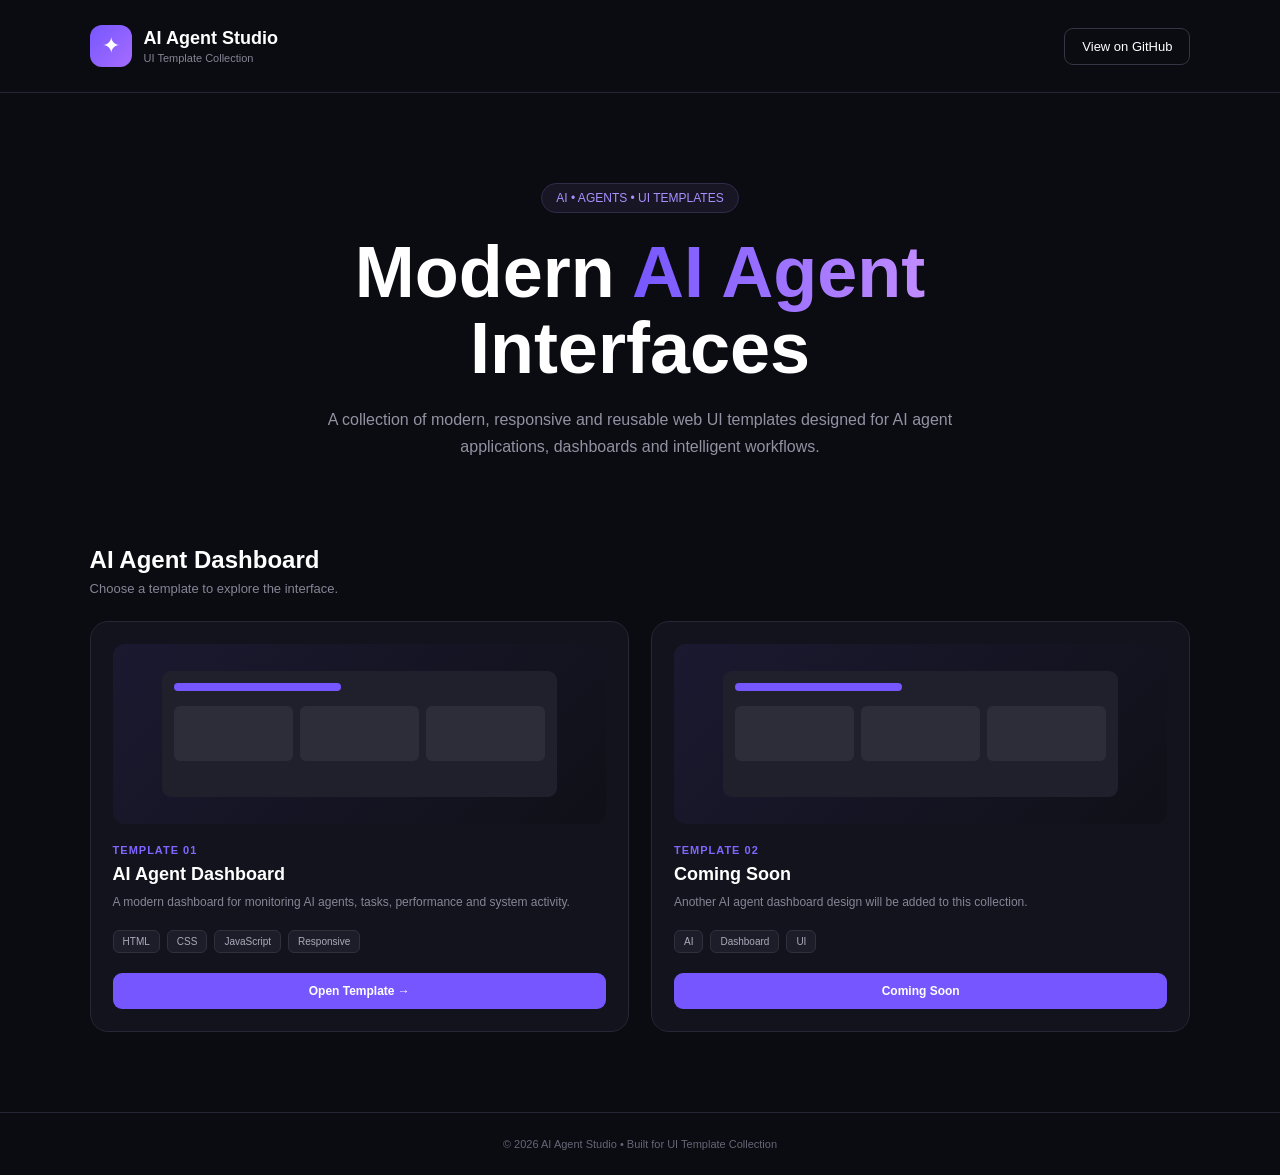
==== index.html @ b5a889dd "Create index.html" ====
<!DOCTYPE html>
<html lang="en">

<head>
    <meta charset="UTF-8">
    <meta name="viewport" content="width=device-width, initial-scale=1.0">

    <title>AI Agent Studio | UI Template Collection</title>

    <style>
        * {
            margin: 0;
            padding: 0;
            box-sizing: border-box;
        }

        body {
            font-family: Arial, Helvetica, sans-serif;
            background: #0b0b12;
            color: #ffffff;
            min-height: 100vh;
        }

        /* ================= HEADER ================= */

        header {
            padding: 25px 7%;
            border-bottom: 1px solid #242432;
            display: flex;
            justify-content: space-between;
            align-items: center;
        }

        .logo {
            display: flex;
            align-items: center;
            gap: 12px;
        }

        .logo-icon {
            width: 42px;
            height: 42px;
            background: linear-gradient(135deg, #7657ff, #a66cff);
            border-radius: 12px;
            display: flex;
            justify-content: center;
            align-items: center;
            font-size: 22px;
        }

        .logo h2 {
            font-size: 18px;
        }

        .logo p {
            color: #858595;
            font-size: 11px;
            margin-top: 3px;
        }

        .github-btn {
            text-decoration: none;
            color: white;
            border: 1px solid #353545;
            padding: 10px 17px;
            border-radius: 9px;
            font-size: 13px;
            transition: 0.3s;
        }

        .github-btn:hover {
            background: #ffffff;
            color: #11111a;
        }


        /* ================= HERO ================= */

        .hero {
            text-align: center;
            padding: 90px 20px 65px;
            max-width: 900px;
            margin: auto;
        }

        .tag {
            display: inline-block;
            padding: 7px 14px;
            border-radius: 20px;
            background: #181624;
            border: 1px solid #302b4b;
            color: #a991ff;
            font-size: 12px;
            margin-bottom: 22px;
        }

        .hero h1 {
            font-size: clamp(40px, 7vw, 72px);
            line-height: 1.05;
            margin-bottom: 20px;
        }

        .hero h1 span {
            background: linear-gradient(
                90deg,
                #7657ff,
                #c18cff
            );

            -webkit-background-clip: text;
            -webkit-text-fill-color: transparent;
        }

        .hero p {
            color: #9292a3;
            font-size: 16px;
            line-height: 1.7;
            max-width: 650px;
            margin: auto;
        }


        /* ================= SECTION ================= */

        .templates {
            padding: 20px 7% 80px;
        }

        .section-heading {
            margin-bottom: 25px;
        }

        .section-heading h2 {
            font-size: 24px;
        }

        .section-heading p {
            color: #858595;
            margin-top: 7px;
            font-size: 13px;
        }


        /* ================= TEMPLATE GRID ================= */

        .template-grid {
            display: grid;
            grid-template-columns: repeat(
                auto-fit,
                minmax(280px, 1fr)
            );

            gap: 22px;
        }


        /* ================= TEMPLATE CARD ================= */

        .template-card {
            background: #13131d;
            border: 1px solid #272735;
            border-radius: 18px;
            padding: 22px;
            transition: 0.3s;
        }

        .template-card:hover {
            transform: translateY(-6px);
            border-color: #7657ff;
            box-shadow:
                0 15px 40px rgba(118, 87, 255, 0.12);
        }

        .preview {
            height: 180px;
            border-radius: 12px;
            background:
                linear-gradient(
                    135deg,
                    #1b1930,
                    #101018
                );

            display: flex;
            align-items: center;
            justify-content: center;
            margin-bottom: 20px;
            overflow: hidden;
            position: relative;
        }

        .preview-window {
            width: 80%;
            height: 70%;
            background: #20202c;
            border-radius: 9px;
            padding: 12px;
        }

        .preview-top {
            width: 45%;
            height: 8px;
            background: #7657ff;
            border-radius: 5px;
            margin-bottom: 15px;
        }

        .preview-boxes {
            display: grid;
            grid-template-columns: repeat(3, 1fr);
            gap: 7px;
        }

        .preview-box {
            height: 55px;
            background: #2d2d3a;
            border-radius: 6px;
        }

        .template-number {
            color: #8065ff;
            font-size: 11px;
            font-weight: bold;
            letter-spacing: 1px;
            margin-bottom: 8px;
        }

        .template-card h3 {
            font-size: 18px;
            margin-bottom: 8px;
        }

        .template-card p {
            color: #858595;
            font-size: 12px;
            line-height: 1.6;
            margin-bottom: 18px;
        }

        .tags {
            display: flex;
            gap: 7px;
            flex-wrap: wrap;
            margin-bottom: 20px;
        }

        .tag-small {
            background: #1d1d29;
            border: 1px solid #30303d;
            color: #aaaabb;
            padding: 5px 9px;
            border-radius: 6px;
            font-size: 10px;
        }

        .open-btn {
            display: block;
            text-align: center;
            text-decoration: none;
            background: #7657ff;
            color: white;
            padding: 11px;
            border-radius: 9px;
            font-size: 12px;
            font-weight: bold;
            transition: 0.3s;
        }

        .open-btn:hover {
            background: #8b70ff;
        }


        /* ================= FOOTER ================= */

        footer {
            border-top: 1px solid #242432;
            padding: 25px 7%;
            text-align: center;
            color: #666676;
            font-size: 11px;
        }


        /* ================= RESPONSIVE ================= */

        @media (max-width: 600px) {

            header {
                padding: 20px;
            }

            .github-btn {
                display: none;
            }

            .hero {
                padding: 65px 20px 45px;
            }

            .templates {
                padding: 20px;
            }

            .hero h1 {
                font-size: 42px;
            }
        }
    </style>

</head>


<body>


    <!-- ================= HEADER ================= -->

    <header>

        <div class="logo">

            <div class="logo-icon">
                ✦
            </div>

            <div>
                <h2>AI Agent Studio</h2>
                <p>UI Template Collection</p>
            </div>

        </div>

        <a
            href="https://github.com/"
            target="_blank"
            class="github-btn"
        >
            View on GitHub
        </a>

    </header>


    <!-- ================= HERO ================= -->

    <section class="hero">

        <div class="tag">
            AI • AGENTS • UI TEMPLATES
        </div>

        <h1>
            Modern
            <span>AI Agent</span>
            Interfaces
        </h1>

        <p>
            A collection of modern, responsive and reusable
            web UI templates designed for AI agent applications,
            dashboards and intelligent workflows.
        </p>

    </section>


    <!-- ================= TEMPLATES ================= -->

    <section class="templates">

        <div class="section-heading">

            <h2>
                AI Agent Dashboard
            </h2>

            <p>
                Choose a template to explore the interface.
            </p>

        </div>


        <div class="template-grid">


            <!-- TEMPLATE 01 -->

            <div class="template-card">

                <div class="preview">

                    <div class="preview-window">

                        <div class="preview-top"></div>

                        <div class="preview-boxes">

                            <div class="preview-box"></div>
                            <div class="preview-box"></div>
                            <div class="preview-box"></div>

                        </div>

                    </div>

                </div>


                <div class="template-number">
                    TEMPLATE 01
                </div>

                <h3>
                    AI Agent Dashboard
                </h3>

                <p>
                    A modern dashboard for monitoring
                    AI agents, tasks, performance and
                    system activity.
                </p>


                <div class="tags">

                    <span class="tag-small">
                        HTML
                    </span>

                    <span class="tag-small">
                        CSS
                    </span>

                    <span class="tag-small">
                        JavaScript
                    </span>

                    <span class="tag-small">
                        Responsive
                    </span>

                </div>


                <a
                    href="./01-ai-agent-dashboard/template-01/index.html"
                    class="open-btn"
                >
                    Open Template →
                </a>

            </div>


            <!-- TEMPLATE 02 -->

            <div class="template-card">

                <div class="preview">

                    <div class="preview-window">

                        <div class="preview-top"></div>

                        <div class="preview-boxes">

                            <div class="preview-box"></div>
                            <div class="preview-box"></div>
                            <div class="preview-box"></div>

                        </div>

                    </div>

                </div>


                <div class="template-number">
                    TEMPLATE 02
                </div>

                <h3>
                    Coming Soon
                </h3>

                <p>
                    Another AI agent dashboard design
                    will be added to this collection.
                </p>


                <div class="tags">

                    <span class="tag-small">
                        AI
                    </span>

                    <span class="tag-small">
                        Dashboard
                    </span>

                    <span class="tag-small">
                        UI
                    </span>

                </div>


                <a
                    href="#"
                    class="open-btn"
                    onclick="comingSoon(event)"
                >
                    Coming Soon
                </a>

            </div>


        </div>

    </section>


    <!-- ================= FOOTER ================= -->

    <footer>

        <p>
            © 2026 AI Agent Studio • Built for UI Template Collection
        </p>

    </footer>


    <!-- ================= JAVASCRIPT ================= -->

    <script>

        function comingSoon(event) {

            event.preventDefault();

            alert(
                "Template 02 is coming soon!"
            );

        }

    </script>


</body>

</html>
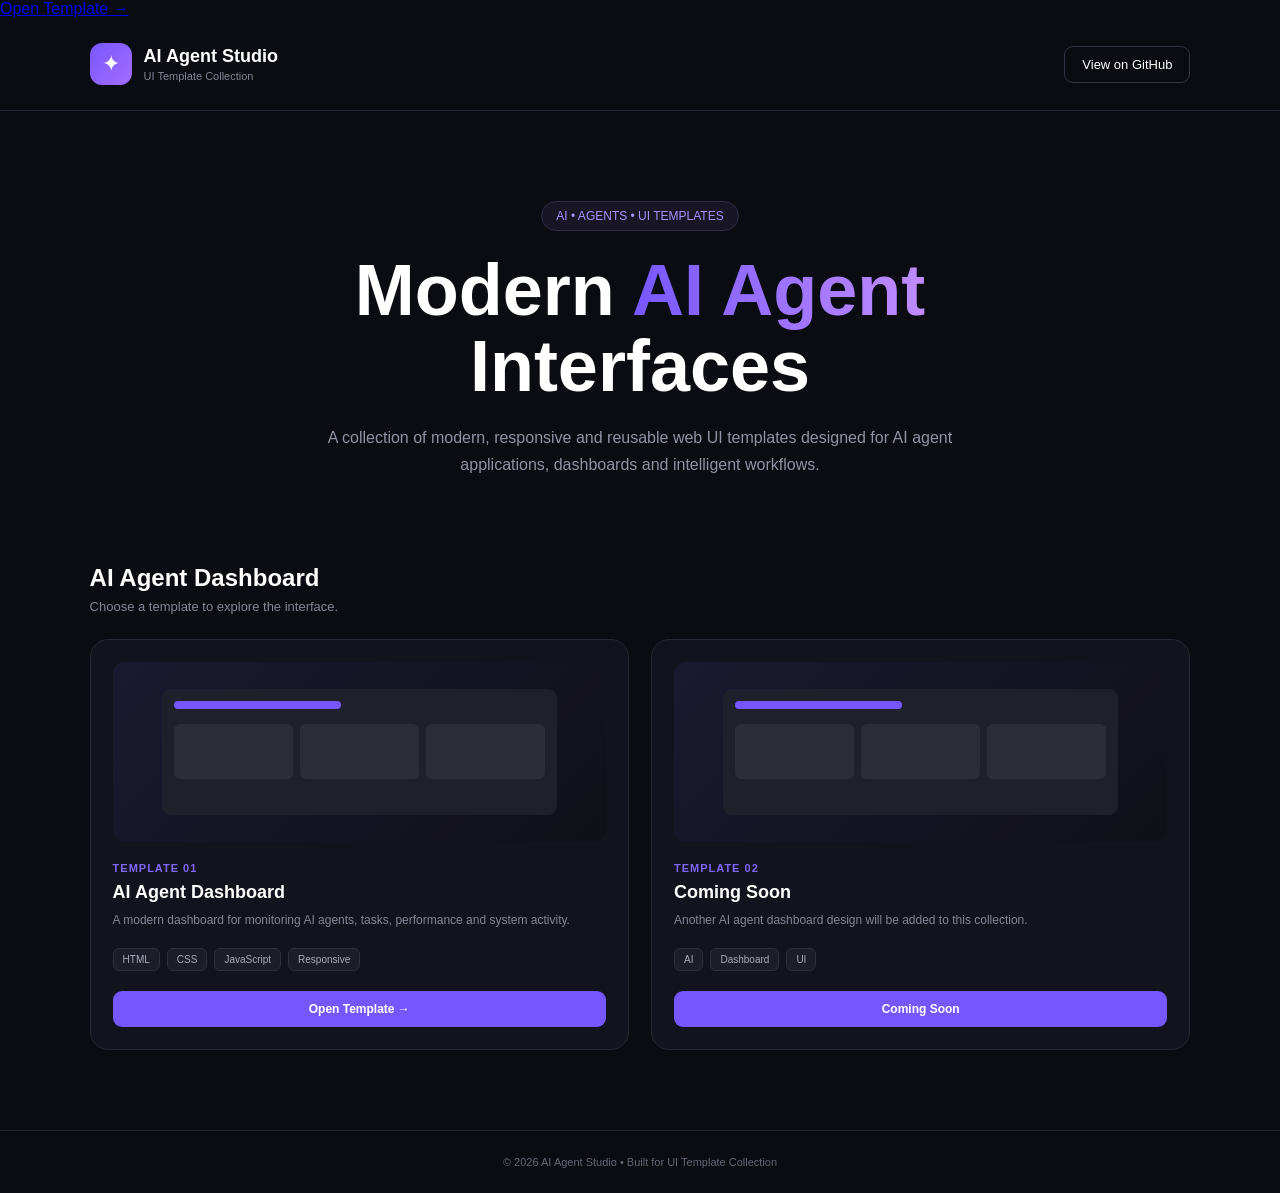
==== commit 03c3463b: "Update index.html" ====
--- a/index.html
+++ b/index.html
@@ -6,6 +6,9 @@
     <meta name="viewport" content="width=device-width, initial-scale=1.0">
 
     <title>AI Agent Studio | UI Template Collection</title>
+    <a href="./01-ai-agent-dashboard/template-01/index.html">
+    Open Template →
+</a>
 
     <style>
         * {
